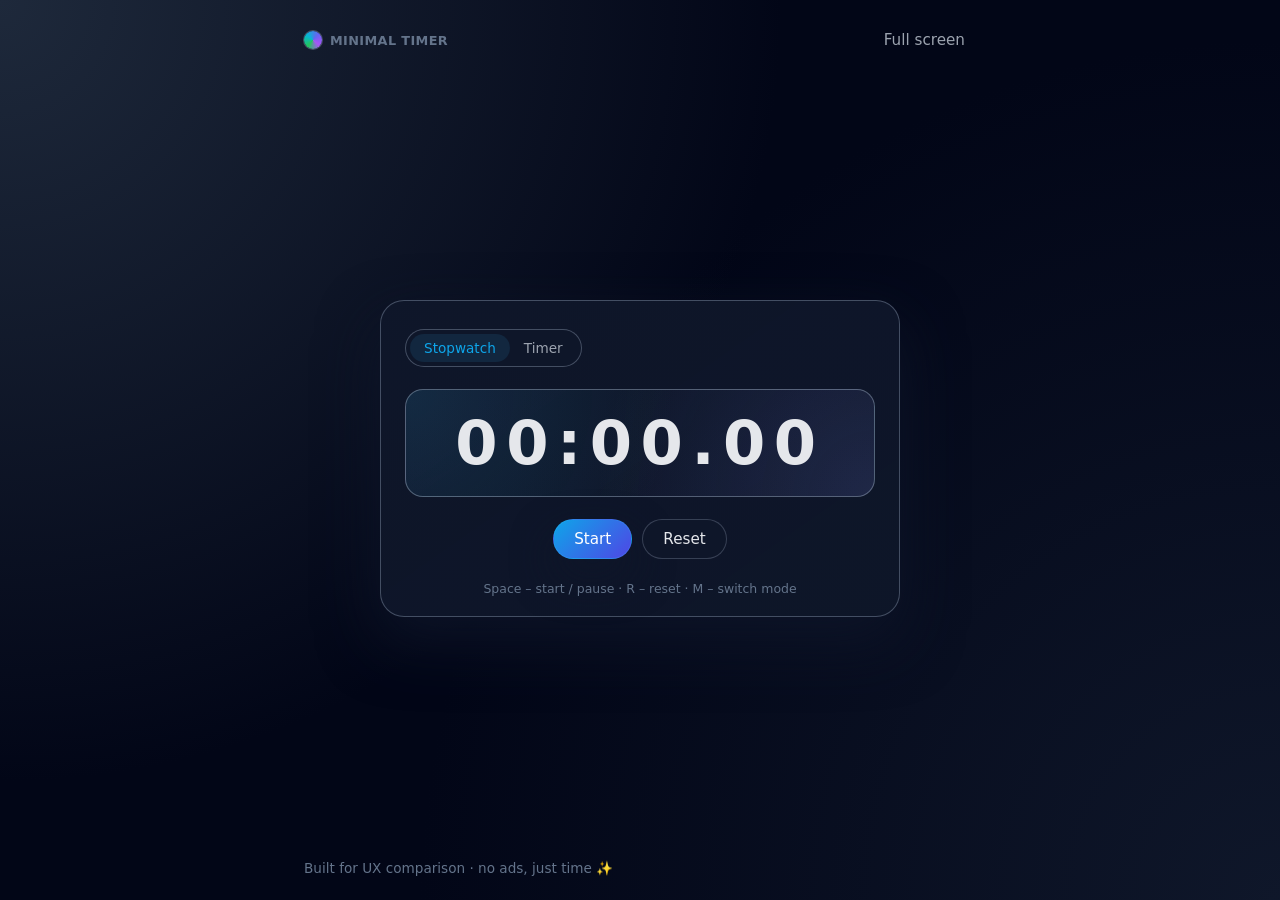
==== index.html @ 3d3d8264 "Hura na Pages" ====
<!DOCTYPE html>
<html lang="en">
<head>
    <meta charset="UTF-8" />
    <title>Minimal Timer</title>
    <meta name="viewport" content="width=device-width, initial-scale=1" />
    <link rel="stylesheet" href="style.css" />
    <script src="script.js" defer></script>
</head>
<body class="mode-stopwatch">
    <div class="app-shell">
        <header class="app-header">
            <div class="brand">
                <span class="brand-mark"></span>
                <span class="brand-name">Minimal Timer</span>
            </div>
            <button class="ghost-button" id="fullscreen-btn" type="button">
                Full screen
            </button>
        </header>

        <main class="app-main">
            <section class="timer-card" aria-label="Timer">
                <div class="mode-toggle" role="tablist">
                    <button
                        class="mode-button active"
                        data-mode="stopwatch"
                        role="tab"
                        aria-selected="true"
                    >
                        Stopwatch
                    </button>
                    <button
                        class="mode-button"
                        data-mode="timer"
                        role="tab"
                        aria-selected="false"
                    >
                        Timer
                    </button>
                </div>

                <div class="time-display" id="time-display" aria-live="polite">
                    00:00.0
                </div>

                <div class="timer-inputs" id="timer-inputs">
                    <label class="timer-input">
                        <span class="timer-input-label">Minutes</span>
                        <input
                            id="minutes-input"
                            type="number"
                            min="0"
                            max="999"
                            inputmode="numeric"
                        />
                    </label>
                    <label class="timer-input">
                        <span class="timer-input-label">Seconds</span>
                        <input
                            id="seconds-input"
                            type="number"
                            min="0"
                            max="59"
                            inputmode="numeric"
                        />
                    </label>
                    <button
                        class="primary-outline-button"
                        id="set-timer-btn"
                        type="button"
                    >
                        Set time
                    </button>
                </div>

                <div class="controls">
                    <button
                        class="primary-button"
                        id="primary-action-btn"
                        type="button"
                    >
                        Start
                    </button>
                    <button
                        class="secondary-button"
                        id="reset-btn"
                        type="button"
                    >
                        Reset
                    </button>
                </div>

                <p class="hint">
                    Space – start / pause · R – reset · M – switch mode
                </p>
            </section>
        </main>

        <footer class="app-footer">
            <span>Built for UX comparison · no ads, just time ✨</span>
        </footer>
    </div>
</body>
</html>
---- style.css ----
:root {
    --bg: #020617;
    --bg-elevated: #020617;
    --bg-elevated-soft: rgba(15, 23, 42, 0.9);
    --border-subtle: rgba(148, 163, 184, 0.3);
    --accent: #38bdf8;
    --accent-soft: rgba(56, 189, 248, 0.1);
    --accent-strong: #0ea5e9;
    --text-main: #e5e7eb;
    --text-soft: #9ca3af;
    --text-muted: #64748b;
    --danger: #f97373;
    --radius-xl: 24px;
    --radius-l: 999px;
    --shadow-strong: 0 24px 60px rgba(15, 23, 42, 0.8);
    --shadow-soft: 0 18px 40px rgba(15, 23, 42, 0.7);
}

*,
*::before,
*::after {
    box-sizing: border-box;
}

html,
body {
    margin: 0;
    padding: 0;
}

body {
    min-height: 100vh;
    font-family: system-ui, -apple-system, BlinkMacSystemFont, "SF Pro Text",
        "Segoe UI", sans-serif;
    color: var(--text-main);
    background:
        radial-gradient(circle at top left, #1e293b 0, transparent 50%),
        radial-gradient(circle at bottom right, #0f172a 0, transparent 55%),
        var(--bg);
    display: flex;
    align-items: stretch;
    justify-content: center;
}

.app-shell {
    max-width: 720px;
    width: 100%;
    padding: 24px;
    display: flex;
    flex-direction: column;
    gap: 20px;
}

/* HEADER / FOOTER */

.app-header,
.app-footer {
    display: flex;
    align-items: center;
    justify-content: space-between;
    gap: 12px;
    font-size: 0.85rem;
    color: var(--text-muted);
}

.brand {
    display: inline-flex;
    align-items: center;
    gap: 0.5rem;
    font-weight: 600;
    letter-spacing: 0.03em;
    text-transform: uppercase;
    font-size: 0.8rem;
}

.brand-mark {
    width: 18px;
    height: 18px;
    border-radius: 999px;
    background: conic-gradient(
        from 220deg,
        #22c55e,
        #06b6d4,
        #6366f1,
        #a855f7,
        #22c55e
    );
    box-shadow: 0 0 0 1px rgba(148, 163, 184, 0.4);
}

.app-main {
    flex: 1;
    display: flex;
    align-items: center;
    justify-content: center;
}

/* CARD */

.timer-card {
    width: 100%;
    max-width: 520px;
    padding: 28px 24px 20px;
    border-radius: var(--radius-xl);
    background:
        linear-gradient(
            145deg,
            rgba(15, 23, 42, 0.96),
            rgba(15, 23, 42, 0.9)
        ),
        var(--bg-elevated);
    box-shadow: var(--shadow-strong);
    border: 1px solid rgba(148, 163, 184, 0.4);
    display: flex;
    flex-direction: column;
    gap: 22px;
}

/* MODE TOGGLE */

.mode-toggle {
    display: inline-flex;
    padding: 4px;
    border-radius: 999px;
    background: rgba(15, 23, 42, 0.9);
    border: 1px solid rgba(148, 163, 184, 0.4);
    align-self: flex-start;
}

.mode-button {
    border: none;
    background: transparent;
    color: var(--text-soft);
    padding: 6px 14px;
    border-radius: 999px;
    font-size: 0.85rem;
    font-weight: 500;
    cursor: pointer;
    transition:
        background 160ms ease,
        color 160ms ease,
        transform 80ms ease;
}

.mode-button:hover {
    background: rgba(30, 64, 175, 0.3);
    color: var(--text-main);
}

.mode-button.active {
    background: var(--accent-soft);
    color: var(--accent-strong);
}

/* TIME DISPLAY */

.time-display {
    font-feature-settings: "tnum" 1, "ss01" 1;
    font-variant-numeric: tabular-nums;
    font-size: clamp(3.1rem, 6.2vw, 3.8rem);
    font-weight: 600;
    letter-spacing: 0.14em;
    text-align: center;
    padding: 18px 12px;
    border-radius: 18px;
    background: radial-gradient(
            circle at top left,
            rgba(56, 189, 248, 0.12),
            transparent 56%
        ),
        radial-gradient(
            circle at bottom right,
            rgba(129, 140, 248, 0.14),
            transparent 58%
        ),
        linear-gradient(
            145deg,
            rgba(15, 23, 42, 0.9),
            rgba(15, 23, 42, 1)
        );
    border: 1px solid rgba(148, 163, 184, 0.5);
    display: flex;
    justify-content: center;
    align-items: center;
}

body.mode-timer .time-display {
    letter-spacing: 0.16em;
}

/* TIMER INPUTS */

.timer-inputs {
    display: flex;
    align-items: flex-end;
    gap: 10px;
    margin-top: 2px;
}

body:not(.mode-timer) .timer-inputs {
    display: none;
}

.timer-input {
    flex: 1;
    display: flex;
    flex-direction: column;
    gap: 6px;
}

.timer-input-label {
    font-size: 0.76rem;
    text-transform: uppercase;
    letter-spacing: 0.13em;
    color: var(--text-muted);
}

.timer-input input {
    width: 100%;
    border-radius: 14px;
    border: 1px solid var(--border-subtle);
    background: rgba(15, 23, 42, 0.9);
    color: var(--text-main);
    padding: 8px 10px 7px;
    font-size: 0.92rem;
    font-variant-numeric: tabular-nums;
    outline: none;
    -moz-appearance: textfield;
}

.timer-input input:focus-visible {
    border-color: var(--accent-strong);
    box-shadow: 0 0 0 1px rgba(56, 189, 248, 0.5);
}

.timer-input input::-webkit-outer-spin-button,
.timer-input input::-webkit-inner-spin-button {
    -webkit-appearance: none;
    margin: 0;
}

/* BUTTONS */

button {
    font-family: inherit;
}

.primary-button,
.secondary-button,
.primary-outline-button,
.ghost-button {
    border-radius: var(--radius-l);
    border: none;
    cursor: pointer;
    font-size: 0.95rem;
    font-weight: 500;
    padding: 10px 20px;
    display: inline-flex;
    align-items: center;
    justify-content: center;
    gap: 0.35rem;
    transition:
        transform 80ms ease,
        box-shadow 120ms ease,
        background-color 120ms ease,
        color 120ms ease,
        border-color 120ms ease;
}

.primary-button {
    background: linear-gradient(135deg, var(--accent-strong), #4f46e5);
    color: white;
    box-shadow: var(--shadow-soft);
    border: 1px solid rgba(56, 189, 248, 0.2);
}

.primary-button:hover {
    transform: translateY(-1px);
    box-shadow: 0 18px 45px rgba(37, 99, 235, 0.6);
}

.primary-button:active {
    transform: translateY(0px) scale(0.99);
    box-shadow: var(--shadow-soft);
}

.secondary-button {
    background: rgba(15, 23, 42, 0.9);
    color: var(--text-main);
    border: 1px solid var(--border-subtle);
}

.secondary-button:hover {
    background: rgba(30, 64, 175, 0.35);
    border-color: rgba(148, 163, 184, 0.6);
}

.primary-outline-button {
    background: rgba(15, 23, 42, 0.9);
    color: var(--accent-strong);
    border: 1px solid rgba(56, 189, 248, 0.7);
    padding-inline: 16px;
    white-space: nowrap;
}

.primary-outline-button:hover {
    background: var(--accent-soft);
}

.ghost-button {
    background: transparent;
    color: var(--text-soft);
    border-radius: 999px;
    border: 1px solid transparent;
    padding: 6px 10px;
}

.ghost-button:hover {
    border-color: rgba(148, 163, 184, 0.5);
    color: var(--text-main);
}

.controls {
    display: flex;
    flex-wrap: wrap;
    gap: 10px;
    justify-content: center;
}

/* HINT */

.hint {
    margin: 0;
    font-size: 0.78rem;
    color: var(--text-muted);
    text-align: center;
}

/* FINISH FLASH */

.timer-card.finished-flash .time-display {
    animation: pulse-finish 900ms ease-out 1;
}

@keyframes pulse-finish {
    0% {
        box-shadow: 0 0 0 0 rgba(56, 189, 248, 0.6);
        border-color: var(--accent-strong);
    }
    100% {
        box-shadow: 0 0 0 28px rgba(56, 189, 248, 0);
        border-color: rgba(148, 163, 184, 0.6);
    }
}

/* RESPONSIVE */

@media (max-width: 640px) {
    .app-shell {
        padding: 16px;
    }

    .timer-card {
        padding: 22px 18px 18px;
        border-radius: 20px;
    }

    .controls {
        flex-direction: column;
    }

    .primary-button,
    .secondary-button {
        width: 100%;
    }

    .app-header,
    .app-footer {
        font-size: 0.8rem;
        flex-direction: column;
        align-items: flex-start;
    }
}
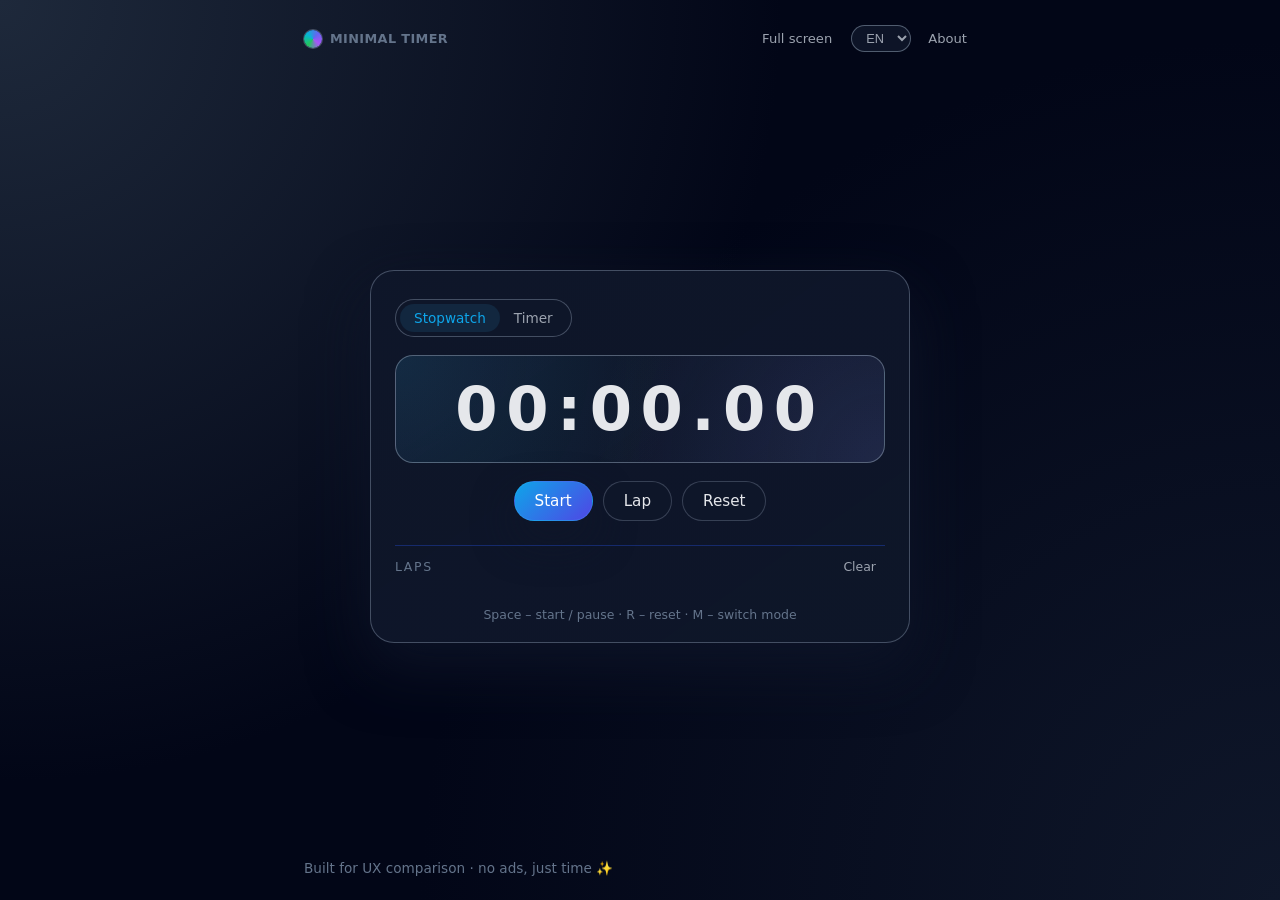
==== commit f6278767: "Update všeho" ====
--- a/index.html
+++ b/index.html
@@ -12,11 +12,31 @@
         <header class="app-header">
             <div class="brand">
                 <span class="brand-mark"></span>
-                <span class="brand-name">Minimal Timer</span>
+                <span class="brand-name" data-i18n="app-title">Minimal Timer</span>
             </div>
-            <button class="ghost-button" id="fullscreen-btn" type="button">
-                Full screen
-            </button>
+            <div class="header-actions">
+                <button
+                    class="ghost-button"
+                    id="fullscreen-btn"
+                    type="button"
+                    data-i18n="fullscreen-enter"
+                >
+                    Full screen
+                </button>
+                <select
+                    id="language-select"
+                    class="language-select"
+                    aria-label="Language"
+                >
+                    <option value="en">EN</option>
+                    <option value="cs">CZ</option>
+                    <option value="sk">SK</option>
+                    <option value="de">DE</option>
+                </select>
+                <a href="about.html" class="ghost-link" data-i18n="about-link">
+                    About
+                </a>
+            </div>
         </header>
 
         <main class="app-main">
@@ -27,6 +47,7 @@
                         data-mode="stopwatch"
                         role="tab"
                         aria-selected="true"
+                        data-i18n="stopwatch-label"
                     >
                         Stopwatch
                     </button>
@@ -35,6 +56,7 @@
                         data-mode="timer"
                         role="tab"
                         aria-selected="false"
+                        data-i18n="timer-label"
                     >
                         Timer
                     </button>
@@ -46,7 +68,23 @@
 
                 <div class="timer-inputs" id="timer-inputs">
                     <label class="timer-input">
-                        <span class="timer-input-label">Minutes</span>
+                        <span
+                            class="timer-input-label"
+                            data-i18n="hours-label"
+                        >Hours</span>
+                        <input
+                            id="hours-input"
+                            type="number"
+                            min="0"
+                            max="99"
+                            inputmode="numeric"
+                        />
+                    </label>
+                    <label class="timer-input">
+                        <span
+                            class="timer-input-label"
+                            data-i18n="minutes-label"
+                        >Minutes</span>
                         <input
                             id="minutes-input"
                             type="number"
@@ -56,7 +94,10 @@
                         />
                     </label>
                     <label class="timer-input">
-                        <span class="timer-input-label">Seconds</span>
+                        <span
+                            class="timer-input-label"
+                            data-i18n="seconds-label"
+                        >Seconds</span>
                         <input
                             id="seconds-input"
                             type="number"
@@ -69,8 +110,63 @@
                         class="primary-outline-button"
                         id="set-timer-btn"
                         type="button"
+                        data-i18n="set-time"
                     >
                         Set time
+                    </button>
+                </div>
+
+                <div class="timer-presets" id="timer-presets">
+                    <span
+                        class="timer-presets-label"
+                        data-i18n="presets-label"
+                    >
+                        Quick start:
+                    </span>
+                    <div class="timer-presets-buttons">
+                        <button
+                            class="chip-button"
+                            data-preset-mins="3"
+                        >
+                            3 min
+                        </button>
+                        <button
+                            class="chip-button"
+                            data-preset-mins="5"
+                        >
+                            5 min
+                        </button>
+                        <button
+                            class="chip-button"
+                            data-preset-mins="15"
+                        >
+                            15 min
+                        </button>
+                        <button
+                            class="chip-button"
+                            data-preset-mins="25"
+                        >
+                            25 min
+                        </button>
+                    </div>
+                </div>
+
+                <div class="timer-adjust" id="timer-adjust">
+                    <button
+                        class="secondary-button subtle"
+                        id="minus-minute-btn"
+                        type="button"
+                        data-i18n="minus-minute"
+                    >
+                        − 1 min
+                    </button>
+                    <button
+                        class="secondary-button subtle"
+                        id="plus-minute-btn"
+                        type="button"
+                        data-i18n="plus-minute"
+                    >
+                        + 1 min
                     </button>
                 </div>
 
@@ -79,19 +175,47 @@
                         class="primary-button"
                         id="primary-action-btn"
                         type="button"
+                        data-i18n="start"
                     >
                         Start
+                    </button>
+                    <button
+                        class="secondary-button"
+                        id="lap-btn"
+                        type="button"
+                        data-i18n="lap"
+                    >
+                        Lap
                     </button>
                     <button
                         class="secondary-button"
                         id="reset-btn"
                         type="button"
+                        data-i18n="reset"
                     >
                         Reset
                     </button>
                 </div>
 
-                <p class="hint">
+                <div class="laps" id="laps-container" aria-label="Lap times">
+                    <div class="laps-header">
+                        <span
+                            class="laps-title"
+                            data-i18n="laps-title"
+                        >Laps</span>
+                        <button
+                            class="ghost-button small"
+                            id="clear-laps-btn"
+                            type="button"
+                            data-i18n="laps-clear"
+                        >
+                            Clear
+                        </button>
+                    </div>
+                    <ol class="laps-list" id="laps-list"></ol>
+                </div>
+
+                <p class="hint" data-i18n="hint">
                     Space – start / pause · R – reset · M – switch mode
                 </p>
             </section>
--- a/style.css
+++ b/style.css
@@ -88,6 +88,41 @@
     box-shadow: 0 0 0 1px rgba(148, 163, 184, 0.4);
 }
 
+.header-actions {
+    display: inline-flex;
+    align-items: center;
+    gap: 8px;
+}
+
+.language-select {
+    border-radius: 999px;
+    border: 1px solid rgba(148, 163, 184, 0.5);
+    background: rgba(15, 23, 42, 0.9);
+    color: var(--text-soft);
+    font-size: 0.8rem;
+    padding: 4px 10px;
+    outline: none;
+}
+
+.language-select:focus-visible {
+    border-color: var(--accent-strong);
+    box-shadow: 0 0 0 1px rgba(56, 189, 248, 0.5);
+}
+
+.ghost-link {
+    font-size: 0.82rem;
+    color: var(--text-soft);
+    text-decoration: none;
+    padding: 4px 8px;
+    border-radius: 999px;
+    border: 1px solid transparent;
+}
+
+.ghost-link:hover {
+    color: var(--text-main);
+    border-color: rgba(148, 163, 184, 0.5);
+}
+
 .app-main {
     flex: 1;
     display: flex;
@@ -99,7 +134,7 @@
 
 .timer-card {
     width: 100%;
-    max-width: 520px;
+    max-width: 540px;
     padding: 28px 24px 20px;
     border-radius: var(--radius-xl);
     background:
@@ -113,7 +148,7 @@
     border: 1px solid rgba(148, 163, 184, 0.4);
     display: flex;
     flex-direction: column;
-    gap: 22px;
+    gap: 18px;
 }
 
 /* MODE TOGGLE */
@@ -239,6 +274,62 @@
     margin: 0;
 }
 
+/* PRESETS & ADJUST */
+
+.timer-presets {
+    display: flex;
+    flex-direction: column;
+    gap: 6px;
+}
+
+body:not(.mode-timer) .timer-presets {
+    display: none;
+}
+
+.timer-presets-label {
+    font-size: 0.76rem;
+    text-transform: uppercase;
+    letter-spacing: 0.13em;
+    color: var(--text-muted);
+}
+
+.timer-presets-buttons {
+    display: flex;
+    flex-wrap: wrap;
+    gap: 6px;
+}
+
+.chip-button {
+    border-radius: 999px;
+    border: 1px solid rgba(148, 163, 184, 0.6);
+    background: rgba(15, 23, 42, 0.9);
+    color: var(--text-soft);
+    padding: 5px 10px;
+    font-size: 0.8rem;
+    cursor: pointer;
+    transition:
+        background 120ms ease,
+        color 120ms ease,
+        border-color 120ms ease,
+        transform 60ms ease;
+}
+
+.chip-button:hover {
+    background: var(--accent-soft);
+    color: var(--accent-strong);
+    border-color: rgba(56, 189, 248, 0.9);
+}
+
+.timer-adjust {
+    display: flex;
+    gap: 8px;
+    justify-content: flex-end;
+}
+
+body:not(.mode-timer) .timer-adjust {
+    display: none;
+}
+
 /* BUTTONS */
 
 button {
@@ -295,6 +386,11 @@
     border-color: rgba(148, 163, 184, 0.6);
 }
 
+.secondary-button.subtle {
+    padding-inline: 14px;
+    font-size: 0.85rem;
+}
+
 .primary-outline-button {
     background: rgba(15, 23, 42, 0.9);
     color: var(--accent-strong);
@@ -313,6 +409,12 @@
     border-radius: 999px;
     border: 1px solid transparent;
     padding: 6px 10px;
+    font-size: 0.82rem;
+}
+
+.ghost-button.small {
+    padding: 4px 8px;
+    font-size: 0.78rem;
 }
 
 .ghost-button:hover {
@@ -327,10 +429,70 @@
     justify-content: center;
 }
 
+/* LAP BUTTON VISIBILITY */
+
+body.mode-timer #lap-btn,
+body.mode-timer #laps-container {
+    display: none;
+}
+
+/* LAPS */
+
+.laps {
+    margin-top: 6px;
+    padding-top: 8px;
+    border-top: 1px solid rgba(30, 64, 175, 0.5);
+    display: flex;
+    flex-direction: column;
+    gap: 6px;
+}
+
+.laps-header {
+    display: flex;
+    align-items: center;
+    justify-content: space-between;
+    gap: 6px;
+}
+
+.laps-title {
+    font-size: 0.78rem;
+    text-transform: uppercase;
+    letter-spacing: 0.13em;
+    color: var(--text-muted);
+}
+
+.laps-list {
+    margin: 0;
+    padding-left: 1.1rem;
+    display: flex;
+    flex-direction: column;
+    gap: 2px;
+    max-height: 140px;
+    overflow-y: auto;
+    font-size: 0.85rem;
+}
+
+.laps-list li {
+    display: flex;
+    justify-content: space-between;
+    gap: 10px;
+    color: var(--text-soft);
+}
+
+.lap-label {
+    opacity: 0.85;
+}
+
+.lap-time-total {
+    color: var(--text-main);
+    font-variant-numeric: tabular-nums;
+}
+
 /* HINT */
 
 .hint {
     margin: 0;
+    margin-top: 4px;
     font-size: 0.78rem;
     color: var(--text-muted);
     text-align: center;
@@ -372,6 +534,10 @@
     .primary-button,
     .secondary-button {
         width: 100%;
+    }
+
+    .timer-adjust {
+        justify-content: center;
     }
 
     .app-header,
@@ -380,4 +546,9 @@
         flex-direction: column;
         align-items: flex-start;
     }
-}
+
+    .header-actions {
+        align-self: stretch;
+        justify-content: flex-start;
+    }
+}
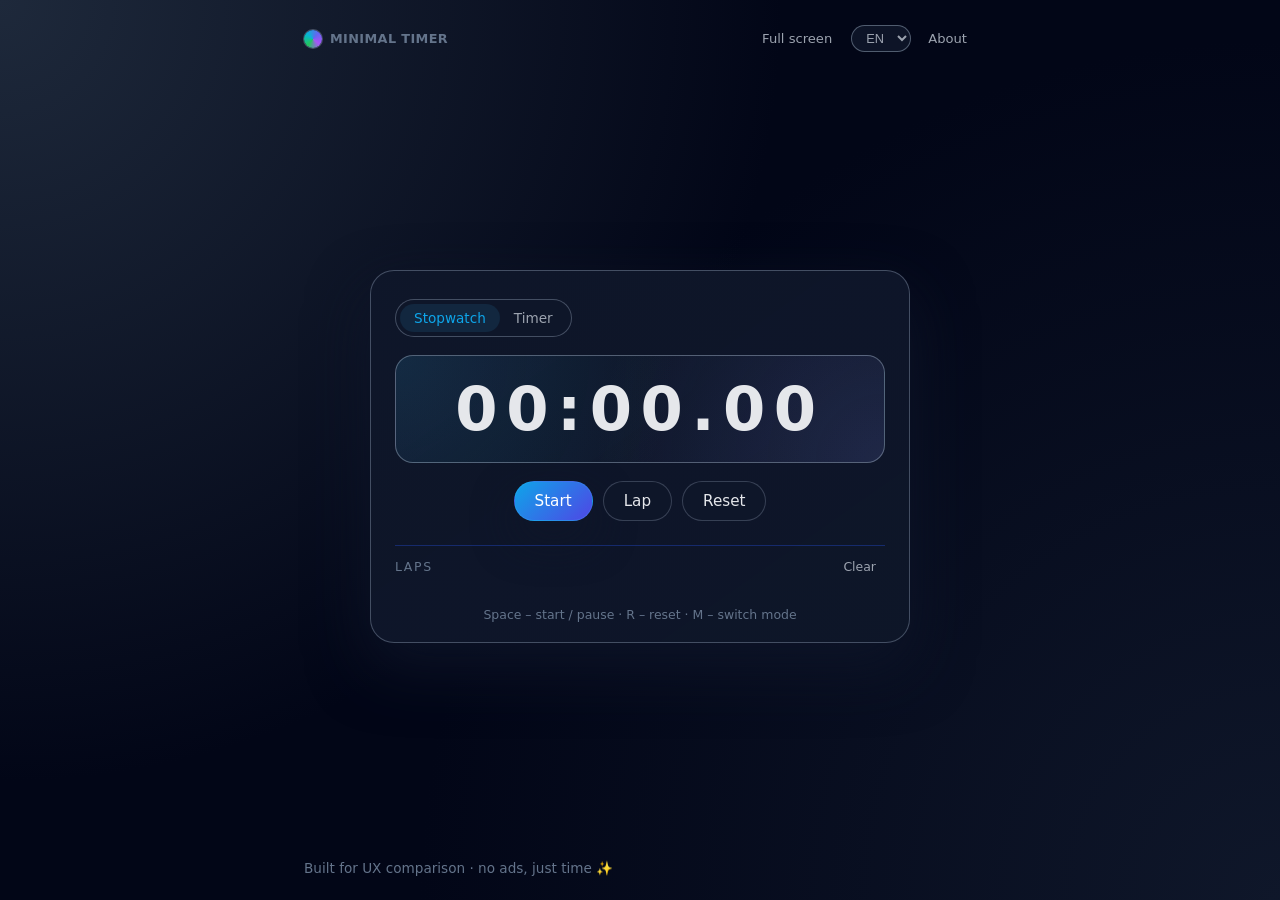
==== commit 5b0d56dc: "Timer update" ====
--- a/index.html
+++ b/index.html
@@ -62,8 +62,30 @@
                     </button>
                 </div>
 
-                <div class="time-display" id="time-display" aria-live="polite">
-                    00:00.0
+                <!-- DISPLAY + +/- TLAČÍTKA V JEDNOM ŘÁDKU -->
+                <div class="time-row">
+                    <div class="time-display" id="time-display" aria-live="polite">
+                        00:00.0
+                    </div>
+
+                    <div class="timer-adjust" id="timer-adjust">
+                        <button
+                            class="secondary-button subtle"
+                            id="minus-minute-btn"
+                            type="button"
+                            data-i18n="minus-minute"
+                        >
+                            − 1 min
+                        </button>
+                        <button
+                            class="secondary-button subtle"
+                            id="plus-minute-btn"
+                            type="button"
+                            data-i18n="plus-minute"
+                        >
+                            + 1 min
+                        </button>
+                    </div>
                 </div>
 
                 <div class="timer-inputs" id="timer-inputs">
@@ -151,25 +173,6 @@
                     </div>
                 </div>
 
-                <div class="timer-adjust" id="timer-adjust">
-                    <button
-                        class="secondary-button subtle"
-                        id="minus-minute-btn"
-                        type="button"
-                        data-i18n="minus-minute"
-                    >
-                        − 1 min
-                    </button>
-                    <button
-                        class="secondary-button subtle"
-                        id="plus-minute-btn"
-                        type="button"
-                        data-i18n="plus-minute"
-                    >
-                        + 1 min
-                    </button>
-                </div>
-
                 <div class="controls">
                     <button
                         class="primary-button"
--- a/style.css
+++ b/style.css
@@ -187,9 +187,21 @@
     color: var(--accent-strong);
 }
 
+/* DISPLAY ROW */
+
+.time-row {
+    display: flex;
+    align-items: center;
+    gap: 10px;
+}
+
 /* TIME DISPLAY */
 
 .time-display {
+    --progress-angle: 360deg;
+
+    position: relative;
+    flex: 1;
     font-feature-settings: "tnum" 1, "ss01" 1;
     font-variant-numeric: tabular-nums;
     font-size: clamp(3.1rem, 6.2vw, 3.8rem);
@@ -217,6 +229,27 @@
     display: flex;
     justify-content: center;
     align-items: center;
+    overflow: visible;
+}
+
+/* Progress ring – animovaný odpočet */
+.time-display::before {
+    content: "";
+    position: absolute;
+    inset: -5px;
+    border-radius: inherit;
+    background: conic-gradient(
+        var(--accent-strong) var(--progress-angle),
+        rgba(30, 64, 175, 0.3) 0
+    );
+    z-index: -1;
+    opacity: 0;
+    transition: opacity 200ms ease-out;
+}
+
+/* aktivní jen v režimu časovače */
+body.mode-timer .time-display::before {
+    opacity: 1;
 }
 
 body.mode-timer .time-display {
@@ -320,14 +353,22 @@
     border-color: rgba(56, 189, 248, 0.9);
 }
 
+/* + / − MINUTY – vedle displeje */
+
 .timer-adjust {
     display: flex;
-    gap: 8px;
-    justify-content: flex-end;
+    flex-direction: column;
+    gap: 6px;
 }
 
 body:not(.mode-timer) .timer-adjust {
     display: none;
+}
+
+.timer-adjust .secondary-button.subtle {
+    min-width: 0;
+    padding-inline: 10px;
+    font-size: 0.78rem;
 }
 
 /* BUTTONS */
@@ -536,10 +577,6 @@
         width: 100%;
     }
 
-    .timer-adjust {
-        justify-content: center;
-    }
-
     .app-header,
     .app-footer {
         font-size: 0.8rem;
